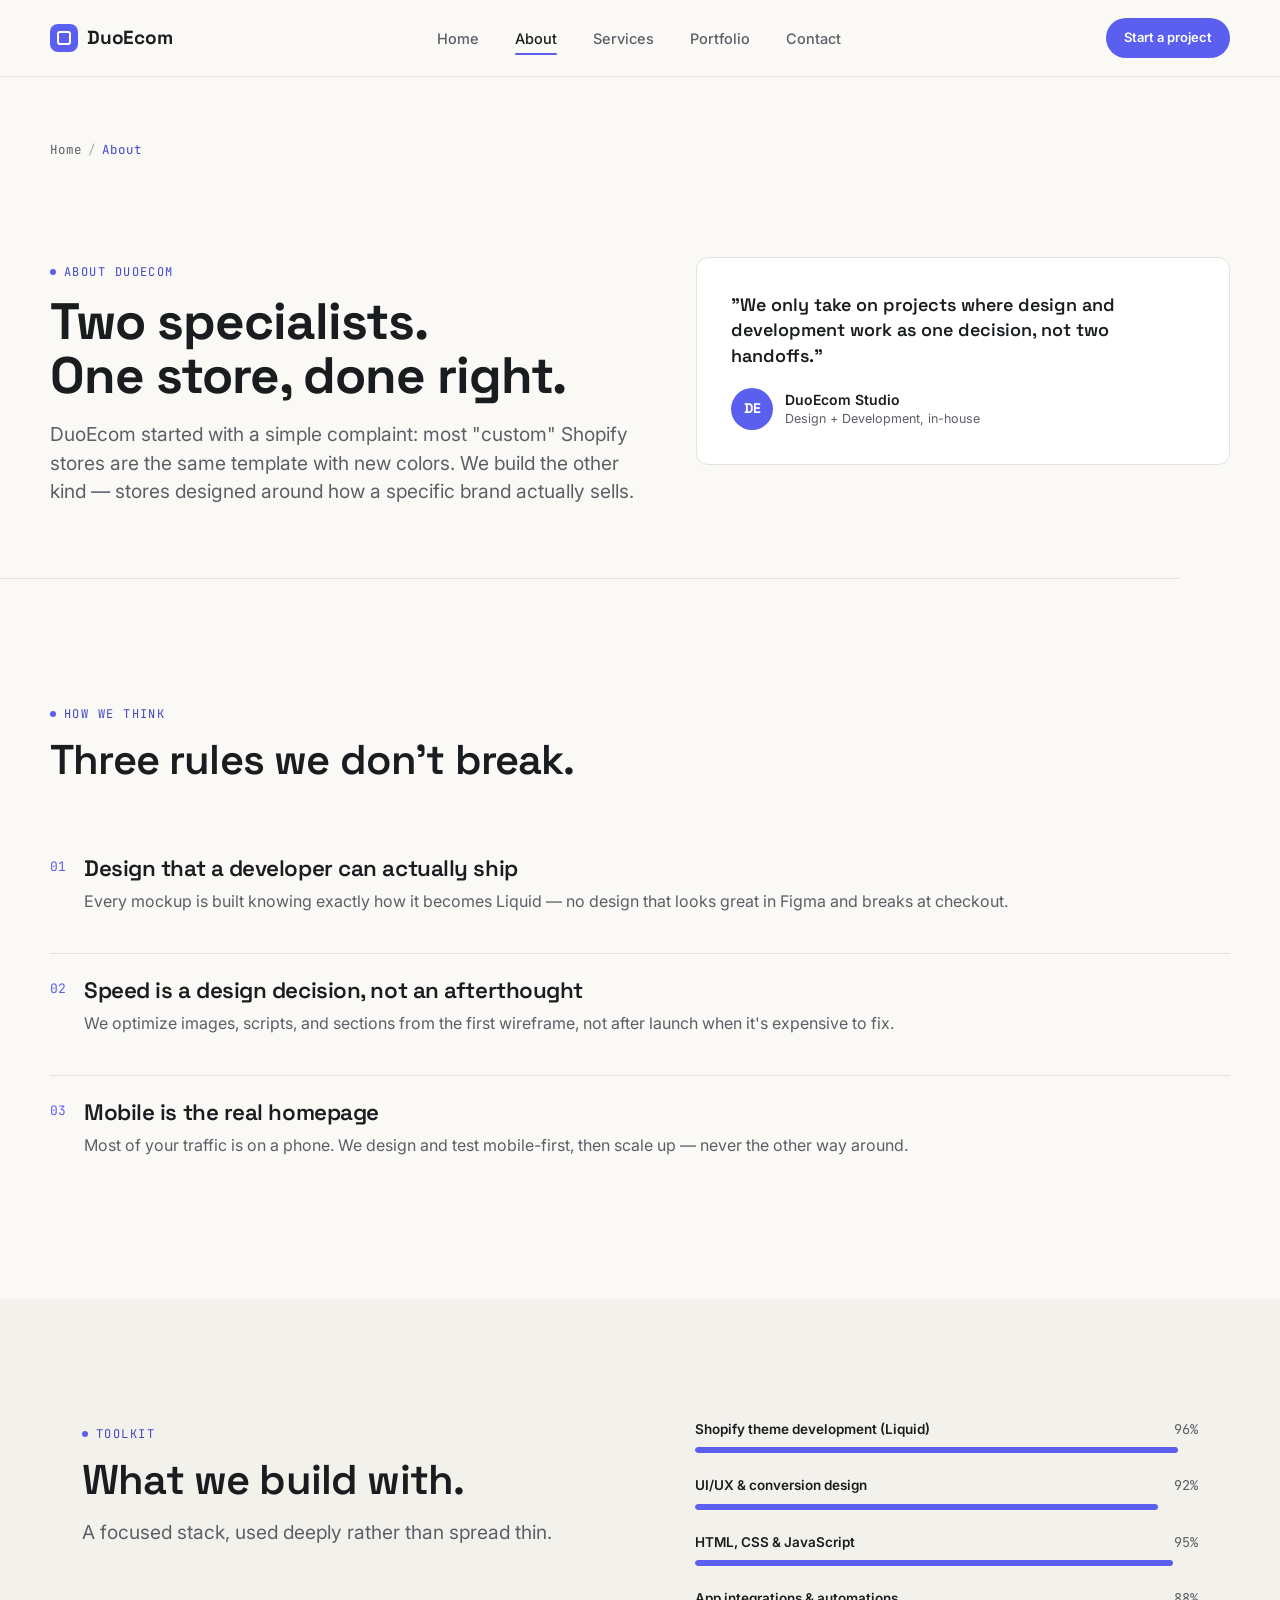
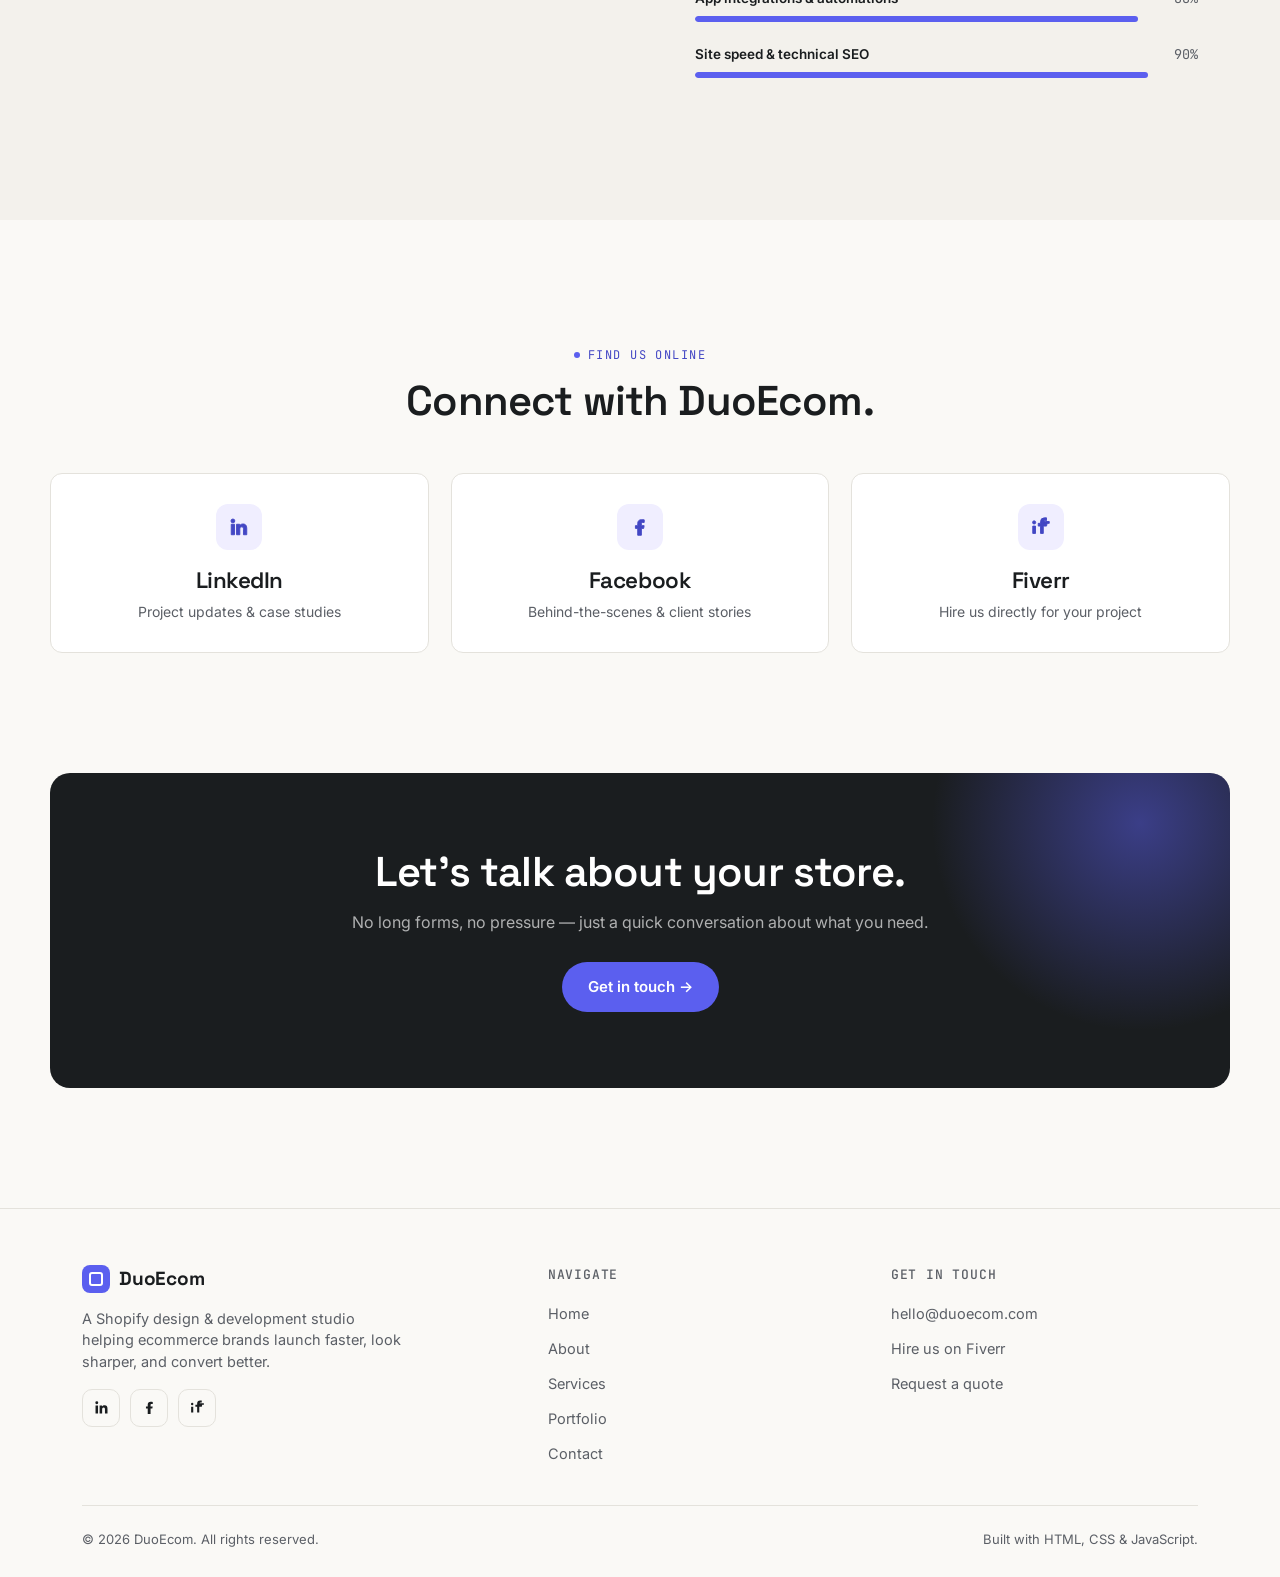
==== about.html @ 2c333ee4 "first commit" ====
<!DOCTYPE html>
<html lang="en">
<head>
<meta charset="UTF-8">
<meta name="viewport" content="width=device-width, initial-scale=1.0">
<title>About — DuoEcom</title>
<meta name="description" content="Meet DuoEcom — a Shopify design and development studio built around two specialists: one designer, one developer, one shared obsession with stores that convert.">
<link rel="preconnect" href="https://fonts.googleapis.com">
<link href="https://fonts.googleapis.com/css2?family=Space+Grotesk:wght@500;600;700&family=Inter:wght@400;500;600;700&family=JetBrains+Mono:wght@400;500&display=swap" rel="stylesheet">
<link rel="stylesheet" href="style.css">
</head>
<body>

<header class="site-header">
  <nav class="nav container">
    <a href="index.html" class="logo"><span class="logo-mark"></span>DuoEcom</a>
    <ul class="nav-links">
      <li><a href="index.html">Home</a></li>
      <li><a href="about.html">About</a></li>
      <li><a href="services.html">Services</a></li>
      <li><a href="portfolio.html">Portfolio</a></li>
      <li><a href="contact.html">Contact</a></li>
    </ul>
    <a href="contact.html" class="btn btn-accent btn-sm nav-cta">Start a project</a>
    <button class="nav-toggle" aria-label="Toggle menu" aria-expanded="false">
      <span></span><span></span><span></span>
    </button>
  </nav>
</header>

<div class="mobile-menu">
  <ul>
    <li><a href="index.html">Home</a></li>
    <li><a href="about.html">About</a></li>
    <li><a href="services.html">Services</a></li>
    <li><a href="portfolio.html">Portfolio</a></li>
    <li><a href="contact.html">Contact</a></li>
  </ul>
  <a href="contact.html" class="btn btn-accent mm-cta">Start a project</a>
</div>

<main>

  <div class="container page-head">
    <p class="breadcrumb"><a href="index.html">Home</a><span class="sep">/</span><span class="here">About</span></p>
  </div>

  <!-- ============ INTRO ============ -->
  <section class="section-tight container">
    <div class="hero-grid" style="align-items:start;">
      <div class="reveal">
        <p class="eyebrow">About DuoEcom</p>
        <h1 style="font-size:clamp(2rem,4.5vw,3.2rem);">Two specialists.<br>One store, done right.</h1>
        <p class="lead" style="margin-top:18px;">DuoEcom started with a simple complaint: most "custom" Shopify stores are the same template with new colors. We build the other kind — stores designed around how a specific brand actually sells.</p>
      </div>
      <div class="reveal" style="--i:1">
        <div class="card" style="padding:34px;">
          <p style="font-family:var(--font-display); font-size:18px; font-weight:600; color:var(--ink); line-height:1.4;">"We only take on projects where design and development work as one decision, not two handoffs."</p>
          <div class="testimonial-person" style="margin-top:20px;">
            <div class="avatar">DE</div>
            <div><div class="name">DuoEcom Studio</div><div class="role">Design + Development, in-house</div></div>
          </div>
        </div>
      </div>
    </div>
  </section>

  <hr class="divider container">

  <!-- ============ VALUES ============ -->
  <section class="section container">
    <div class="section-head reveal">
      <p class="eyebrow">How we think</p>
      <h2>Three rules we don't break.</h2>
    </div>
    <div class="value-list reveal-group">
      <div class="value-row reveal" style="--i:0">
        <span class="value-num">01</span>
        <div>
          <h3>Design that a developer can actually ship</h3>
          <p style="margin-top:6px;">Every mockup is built knowing exactly how it becomes Liquid — no design that looks great in Figma and breaks at checkout.</p>
        </div>
      </div>
      <div class="value-row reveal" style="--i:1">
        <span class="value-num">02</span>
        <div>
          <h3>Speed is a design decision, not an afterthought</h3>
          <p style="margin-top:6px;">We optimize images, scripts, and sections from the first wireframe, not after launch when it's expensive to fix.</p>
        </div>
      </div>
      <div class="value-row reveal" style="--i:2">
        <span class="value-num">03</span>
        <div>
          <h3>Mobile is the real homepage</h3>
          <p style="margin-top:6px;">Most of your traffic is on a phone. We design and test mobile-first, then scale up — never the other way around.</p>
        </div>
      </div>
    </div>
  </section>

  <!-- ============ SKILLS ============ -->
  <section class="section section-bg">
    <div class="container">
      <div class="hero-grid" style="align-items:start;">
        <div class="reveal">
          <p class="eyebrow">Toolkit</p>
          <h2>What we build with.</h2>
          <p class="lead" style="margin-top:14px;">A focused stack, used deeply rather than spread thin.</p>
        </div>
        <div class="reveal" style="--i:1">
          <div class="skill-bar-group">
            <div class="skill-bar-label"><span>Shopify theme development (Liquid)</span><span>96%</span></div>
            <div class="skill-bar-track"><div class="skill-bar-fill" style="width:96%;"></div></div>
          </div>
          <div class="skill-bar-group">
            <div class="skill-bar-label"><span>UI/UX &amp; conversion design</span><span>92%</span></div>
            <div class="skill-bar-track"><div class="skill-bar-fill" style="width:92%;"></div></div>
          </div>
          <div class="skill-bar-group">
            <div class="skill-bar-label"><span>HTML, CSS &amp; JavaScript</span><span>95%</span></div>
            <div class="skill-bar-track"><div class="skill-bar-fill" style="width:95%;"></div></div>
          </div>
          <div class="skill-bar-group">
            <div class="skill-bar-label"><span>App integrations &amp; automations</span><span>88%</span></div>
            <div class="skill-bar-track"><div class="skill-bar-fill" style="width:88%;"></div></div>
          </div>
          <div class="skill-bar-group">
            <div class="skill-bar-label"><span>Site speed &amp; technical SEO</span><span>90%</span></div>
            <div class="skill-bar-track"><div class="skill-bar-fill" style="width:90%;"></div></div>
          </div>
        </div>
      </div>
    </div>
  </section>

  <!-- ============ TEAM / PROFILES ============ -->
  <section class="section container">
    <div class="section-head center reveal">
      <p class="eyebrow">Find us online</p>
      <h2>Connect with DuoEcom.</h2>
    </div>
    <div class="grid grid-3 reveal-group">
      <a href="https://linkedin.com" target="_blank" rel="noopener" class="card reveal center-text" style="--i:0;">
        <div class="service-icon" style="margin:0 auto 16px;">
          <svg viewBox="0 0 24 24" fill="var(--accent-dark)"><path d="M20.45 20.45h-3.56v-5.57c0-1.33-.02-3.04-1.85-3.04-1.85 0-2.14 1.45-2.14 2.94v5.67H9.34V9h3.41v1.56h.05c.48-.9 1.64-1.85 3.38-1.85 3.61 0 4.28 2.38 4.28 5.47v6.27zM5.34 7.43a2.07 2.07 0 1 1 0-4.14 2.07 2.07 0 0 1 0 4.14zM7.12 20.45H3.56V9h3.56v11.45z"/></svg>
        </div>
        <h3>LinkedIn</h3>
        <p style="margin-top:6px; font-size:14px;">Project updates &amp; case studies</p>
      </a>
      <a href="https://facebook.com" target="_blank" rel="noopener" class="card reveal center-text" style="--i:1;">
        <div class="service-icon" style="margin:0 auto 16px;">
          <svg viewBox="0 0 24 24" fill="var(--accent-dark)"><path d="M13.5 21v-7.5h2.5l.5-3h-3V8.5c0-.87.24-1.5 1.5-1.5h1.6V4.2C15.8 4.1 14.7 4 13.5 4 11 4 9.5 5.5 9.5 8.2v2.3H7v3h2.5V21h4z"/></svg>
        </div>
        <h3>Facebook</h3>
        <p style="margin-top:6px; font-size:14px;">Behind-the-scenes &amp; client stories</p>
      </a>
      <a href="https://fiverr.com" target="_blank" rel="noopener" class="card reveal center-text" style="--i:2;">
        <div class="service-icon" style="margin:0 auto 16px;">
          <svg viewBox="0 0 24 24" fill="var(--accent-dark)"><path d="M21 8h-6V6.5A1.5 1.5 0 0 1 16.5 5H18V2h-2.2A4.3 4.3 0 0 0 11.5 6.3V8H9v3h2.5v8h3v-8H18l.7-3h-3.7V6.5A.5.5 0 0 1 15.5 6H17v0h4zM3 11h3v8H3z"/><circle cx="4.5" cy="7" r="1.7"/></svg>
        </div>
        <h3>Fiverr</h3>
        <p style="margin-top:6px; font-size:14px;">Hire us directly for your project</p>
      </a>
    </div>
  </section>

  <!-- ============ CTA ============ -->
  <section class="section container" style="padding-top:0;">
    <div class="cta-band reveal">
      <h2>Let's talk about your store.</h2>
      <p>No long forms, no pressure — just a quick conversation about what you need.</p>
      <div class="btn-row">
        <a href="contact.html" class="btn btn-accent">Get in touch →</a>
      </div>
    </div>
  </section>

</main>

<footer class="site-footer">
  <div class="container">
    <div class="footer-top">
      <div class="footer-brand">
        <a href="index.html" class="logo"><span class="logo-mark"></span>DuoEcom</a>
        <p>A Shopify design &amp; development studio helping ecommerce brands launch faster, look sharper, and convert better.</p>
        <div class="social-row">
          <a href="https://linkedin.com" target="_blank" rel="noopener" class="social-btn" aria-label="LinkedIn">
            <svg viewBox="0 0 24 24" fill="var(--ink)"><path d="M20.45 20.45h-3.56v-5.57c0-1.33-.02-3.04-1.85-3.04-1.85 0-2.14 1.45-2.14 2.94v5.67H9.34V9h3.41v1.56h.05c.48-.9 1.64-1.85 3.38-1.85 3.61 0 4.28 2.38 4.28 5.47v6.27zM5.34 7.43a2.07 2.07 0 1 1 0-4.14 2.07 2.07 0 0 1 0 4.14zM7.12 20.45H3.56V9h3.56v11.45z"/></svg>
          </a>
          <a href="https://facebook.com" target="_blank" rel="noopener" class="social-btn" aria-label="Facebook">
            <svg viewBox="0 0 24 24" fill="var(--ink)"><path d="M13.5 21v-7.5h2.5l.5-3h-3V8.5c0-.87.24-1.5 1.5-1.5h1.6V4.2C15.8 4.1 14.7 4 13.5 4 11 4 9.5 5.5 9.5 8.2v2.3H7v3h2.5V21h4z"/></svg>
          </a>
          <a href="https://fiverr.com" target="_blank" rel="noopener" class="social-btn" aria-label="Fiverr">
            <svg viewBox="0 0 24 24" fill="var(--ink)"><path d="M21 8h-6V6.5A1.5 1.5 0 0 1 16.5 5H18V2h-2.2A4.3 4.3 0 0 0 11.5 6.3V8H9v3h2.5v8h3v-8H18l.7-3h-3.7V6.5A.5.5 0 0 1 15.5 6H17v0h4zM3 11h3v8H3z"/><circle cx="4.5" cy="7" r="1.7"/></svg>
          </a>
        </div>
      </div>
      <div class="footer-col">
        <h4>Navigate</h4>
        <ul>
          <li><a href="index.html">Home</a></li>
          <li><a href="about.html">About</a></li>
          <li><a href="services.html">Services</a></li>
          <li><a href="portfolio.html">Portfolio</a></li>
          <li><a href="contact.html">Contact</a></li>
        </ul>
      </div>
      <div class="footer-col">
        <h4>Get in touch</h4>
        <ul>
          <li><a href="mailto:hello@duoecom.com">hello@duoecom.com</a></li>
          <li><a href="https://fiverr.com" target="_blank" rel="noopener">Hire us on Fiverr</a></li>
          <li><a href="contact.html">Request a quote</a></li>
        </ul>
      </div>
    </div>
    <div class="footer-bottom">
      <span>© 2026 DuoEcom. All rights reserved.</span>
      <span>Built with HTML, CSS &amp; JavaScript.</span>
    </div>
  </div>
</footer>

<script src="main.js"></script>
</body>
</html>
---- style.css ----
/* ==========================================================================
   DuoEcom — Shopify Design & Development Agency
   Design tokens
   ========================================================================== */
:root {
  /* Color */
  --bg:           #FAF9F6;
  --bg-soft:      #F3F1EC;
  --surface:      #FFFFFF;
  --accent-tint:  #F0EEFF;
  --ink:          #1A1D1F;
  --ink-soft:     #5B5F66;
  --line:         #E4E2DC;
  --accent:       #5B5FEF;
  --accent-dark:  #4347C4;
  --accent-ink:   #FFFFFF;
  --success:      #1F9D6B;

  /* Type */
  --font-display: "Space Grotesk", "Helvetica Neue", Arial, sans-serif;
  --font-body:    "Inter", "Helvetica Neue", Arial, sans-serif;
  --font-mono:    "JetBrains Mono", "Courier New", monospace;

  /* Scale */
  --container: 1180px;
  --radius-sm: 6px;
  --radius-md: 12px;
  --radius-lg: 20px;

  /* Motion */
  --ease: cubic-bezier(.16,.84,.44,1);
}

* { margin: 0; padding: 0; box-sizing: border-box; }

html { scroll-behavior: smooth; }

@media (prefers-reduced-motion: reduce) {
  html { scroll-behavior: auto; }
  *, *::before, *::after {
    animation-duration: .001ms !important;
    animation-iteration-count: 1 !important;
    transition-duration: .001ms !important;
    scroll-behavior: auto !important;
  }
}

body {
  font-family: var(--font-body);
  background: var(--bg);
  color: var(--ink);
  -webkit-font-smoothing: antialiased;
  line-height: 1.5;
  overflow-x: hidden;
}

img, svg { display: block; max-width: 100%; }

a { color: inherit; text-decoration: none; }

ul { list-style: none; }

button { font-family: inherit; cursor: pointer; border: none; background: none; color: inherit; }

:focus-visible {
  outline: 2px solid var(--accent);
  outline-offset: 3px;
  border-radius: 4px;
}

.container {
  width: 100%;
  max-width: var(--container);
  margin: 0 auto;
  padding: 0 20px;
}

@media (min-width: 768px) {
  .container { padding: 0 32px; }
}

.eyebrow {
  font-family: var(--font-mono);
  font-size: 12px;
  letter-spacing: .12em;
  text-transform: uppercase;
  color: var(--accent-dark);
  display: inline-flex;
  align-items: center;
  gap: 8px;
  margin-bottom: 14px;
}

.eyebrow::before {
  content: "";
  width: 6px;
  height: 6px;
  border-radius: 50%;
  background: var(--accent);
  flex-shrink: 0;
}

h1, h2, h3, h4 {
  font-family: var(--font-display);
  letter-spacing: -0.02em;
  font-weight: 600;
  color: var(--ink);
}

h1 { font-size: clamp(2.2rem, 6vw, 4.2rem); line-height: 1.04; font-weight: 700; }
h2 { font-size: clamp(1.7rem, 4vw, 2.6rem); line-height: 1.12; }
h3 { font-size: clamp(1.15rem, 2.4vw, 1.4rem); line-height: 1.3; }

p { color: var(--ink-soft); }

.lead {
  font-size: clamp(1rem, 1.6vw, 1.2rem);
  color: var(--ink-soft);
  max-width: 60ch;
}

/* ==========================================================================
   Buttons
   ========================================================================== */
.btn {
  display: inline-flex;
  align-items: center;
  justify-content: center;
  gap: 8px;
  font-family: var(--font-body);
  font-weight: 600;
  font-size: 15px;
  padding: 14px 26px;
  border-radius: 999px;
  transition: transform .25s var(--ease), box-shadow .25s var(--ease), background .2s ease;
  white-space: nowrap;
}

.btn-primary {
  background: var(--ink);
  color: #fff;
}
.btn-primary:hover { transform: translateY(-2px); box-shadow: 0 10px 24px rgba(26,29,31,.22); }

.btn-accent {
  background: var(--accent);
  color: #fff;
}
.btn-accent:hover { transform: translateY(-2px); box-shadow: 0 10px 24px rgba(91,95,239,.35); background: var(--accent-dark); }

.btn-ghost {
  background: transparent;
  color: var(--ink);
  border: 1.5px solid var(--line);
}
.btn-ghost:hover { border-color: var(--ink); transform: translateY(-2px); }

.btn-sm { padding: 10px 18px; font-size: 13px; }

/* ==========================================================================
   Header / Nav
   ========================================================================== */
.site-header {
  position: sticky;
  top: 0;
  z-index: 100;
  background: rgba(250,249,246,.82);
  backdrop-filter: blur(10px);
  border-bottom: 1px solid var(--line);
}

.nav {
  display: flex;
  align-items: center;
  justify-content: space-between;
  padding: 18px 0;
}

.logo {
  font-family: var(--font-display);
  font-weight: 700;
  font-size: 19px;
  letter-spacing: -0.01em;
  display: flex;
  align-items: center;
  gap: 9px;
}

.logo-mark {
  width: 28px;
  height: 28px;
  border-radius: 8px;
  background: var(--accent);
  position: relative;
  flex-shrink: 0;
}
.logo-mark::after {
  content: "";
  position: absolute;
  inset: 7px;
  border: 2px solid #fff;
  border-radius: 3px;
}

.nav-links {
  display: none;
  align-items: center;
  gap: 36px;
}

.nav-links a {
  font-size: 14.5px;
  font-weight: 500;
  color: var(--ink-soft);
  position: relative;
  padding: 4px 0;
  transition: color .2s ease;
}
.nav-links a:hover { color: var(--ink); }
.nav-links a.active { color: var(--ink); }
.nav-links a.active::after {
  content: "";
  position: absolute;
  left: 0; right: 0; bottom: -4px;
  height: 2px;
  background: var(--accent);
  border-radius: 2px;
}

.nav-cta { display: none; }

.nav-toggle {
  display: flex;
  flex-direction: column;
  gap: 5px;
  padding: 8px;
  z-index: 110;
}
.nav-toggle span {
  width: 22px;
  height: 2px;
  background: var(--ink);
  border-radius: 2px;
  transition: transform .3s var(--ease), opacity .3s var(--ease);
}
.nav-toggle.open span:nth-child(1) { transform: translateY(7px) rotate(45deg); }
.nav-toggle.open span:nth-child(2) { opacity: 0; }
.nav-toggle.open span:nth-child(3) { transform: translateY(-7px) rotate(-45deg); }

.mobile-menu {
  position: fixed;
  inset: 0;
  top: 0;
  background: var(--bg);
  z-index: 99;
  display: flex;
  flex-direction: column;
  justify-content: center;
  padding: 32px;
  transform: translateY(-100%);
  transition: transform .4s var(--ease);
  opacity: 0;
}
.mobile-menu.open { transform: translateY(0); opacity: 1; }
.mobile-menu ul { display: flex; flex-direction: column; gap: 6px; }
.mobile-menu a {
  font-family: var(--font-display);
  font-size: 13vw;
  font-weight: 600;
  padding: 14px 0;
  border-bottom: 1px solid var(--line);
  display: block;
}
.mobile-menu .mm-cta { margin-top: 28px; align-self: flex-start; }

@media (min-width: 900px) {
  .nav-links { display: flex; }
  .nav-cta { display: inline-flex; }
  .nav-toggle { display: none; }
}

/* ==========================================================================
   Section spacing
   ========================================================================== */
.section { padding: 72px 0; }
.section-tight { padding: 48px 0; }
@media (min-width: 900px) {
  .section { padding: 120px 0; }
  .section-tight { padding: 72px 0; }
}

.section-bg { background: var(--bg-soft); }
.section-ink {
  background: var(--ink);
  color: #fff;
}
.section-ink h2, .section-ink h3, .section-ink p { color: #fff; }
.section-ink .lead, .section-ink p { color: rgba(255,255,255,.68); }

.section-head { max-width: 640px; margin-bottom: 48px; }
.section-head.center { margin-left: auto; margin-right: auto; text-align: center; }

/* ==========================================================================
   Hero
   ========================================================================== */
.hero {
  position: relative;
  padding: 56px 0 64px;
  overflow: hidden;
}
@media (min-width: 900px) { .hero { padding: 88px 0 100px; } }

.hero-grid {
  display: grid;
  gap: 40px;
  align-items: center;
}
@media (min-width: 980px) {
  .hero-grid { grid-template-columns: 1.05fr .95fr; gap: 56px; }
}

.hero-actions {
  display: flex;
  flex-wrap: wrap;
  gap: 14px;
  margin-top: 30px;
}

.hero-stats {
  display: flex;
  flex-wrap: wrap;
  gap: 28px;
  margin-top: 44px;
  padding-top: 28px;
  border-top: 1px solid var(--line);
}
.hero-stat .num {
  font-family: var(--font-display);
  font-size: clamp(1.6rem, 3vw, 2.1rem);
  font-weight: 700;
  color: var(--ink);
  display: block;
}
.hero-stat .label {
  font-size: 12.5px;
  color: var(--ink-soft);
  font-family: var(--font-mono);
  letter-spacing: .03em;
}

/* Browser/store chrome mockup — signature element */
.store-frame {
  background: var(--surface);
  border-radius: var(--radius-lg);
  border: 1px solid var(--line);
  box-shadow: 0 30px 60px -20px rgba(26,29,31,.18);
  overflow: hidden;
  transform: rotate(-1deg);
}
.store-frame-bar {
  display: flex;
  align-items: center;
  gap: 10px;
  padding: 12px 16px;
  background: var(--bg-soft);
  border-bottom: 1px solid var(--line);
}
.store-frame-dots { display: flex; gap: 6px; }
.store-frame-dots span {
  width: 9px; height: 9px; border-radius: 50%; background: var(--line);
}
.store-frame-url {
  flex: 1;
  background: var(--surface);
  border: 1px solid var(--line);
  border-radius: 999px;
  font-family: var(--font-mono);
  font-size: 11px;
  color: var(--ink-soft);
  padding: 5px 14px;
  display: flex;
  align-items: center;
  gap: 6px;
  overflow: hidden;
  white-space: nowrap;
}
.store-frame-cart {
  width: 22px; height: 22px;
  border-radius: 50%;
  background: var(--accent-tint);
  display: flex;
  align-items: center;
  justify-content: center;
  flex-shrink: 0;
}
.store-frame-cart svg { width: 12px; height: 12px; }
.store-frame-body { aspect-ratio: 4/3; background: linear-gradient(135deg, var(--accent-tint), var(--bg-soft)); position: relative; }
.store-frame-body img { width: 100%; height: 100%; object-fit: cover; }

.floating-tag {
  position: absolute;
  background: var(--surface);
  border: 1px solid var(--line);
  border-radius: var(--radius-md);
  padding: 10px 14px;
  box-shadow: 0 14px 30px rgba(26,29,31,.14);
  display: flex;
  align-items: center;
  gap: 10px;
  font-size: 13px;
  font-weight: 600;
  animation: float 5s ease-in-out infinite;
}
.floating-tag .dot { width: 8px; height: 8px; border-radius: 50%; background: var(--success); }
@keyframes float {
  0%, 100% { transform: translateY(0); }
  50% { transform: translateY(-8px); }
}

/* ==========================================================================
   Logo / trust strip
   ========================================================================== */
.trust-strip {
  display: flex;
  flex-wrap: wrap;
  gap: 14px;
  justify-content: center;
  align-items: center;
}
.trust-pill {
  font-family: var(--font-mono);
  font-size: 12px;
  letter-spacing: .04em;
  color: var(--ink-soft);
  border: 1px solid var(--line);
  border-radius: 999px;
  padding: 8px 16px;
  background: var(--surface);
}

/* ==========================================================================
   Cards: services / process / portfolio / testimonials
   ========================================================================== */
.grid {
  display: grid;
  gap: 22px;
}
@media (min-width: 700px) { .grid-2 { grid-template-columns: repeat(2, 1fr); } }
@media (min-width: 900px) { .grid-3 { grid-template-columns: repeat(3, 1fr); } }
@media (min-width: 980px) { .grid-4 { grid-template-columns: repeat(4, 1fr); } }

.card {
  background: var(--surface);
  border: 1px solid var(--line);
  border-radius: var(--radius-md);
  padding: 30px;
  transition: transform .3s var(--ease), box-shadow .3s var(--ease), border-color .3s ease;
}
.card:hover {
  transform: translateY(-4px);
  box-shadow: 0 20px 40px -16px rgba(26,29,31,.14);
  border-color: #d8d5cd;
}

.service-icon {
  width: 46px;
  height: 46px;
  border-radius: 12px;
  background: var(--accent-tint);
  display: flex;
  align-items: center;
  justify-content: center;
  margin-bottom: 18px;
}
.service-icon svg { width: 22px; height: 22px; stroke: var(--accent-dark); }

.service-tags {
  display: flex;
  flex-wrap: wrap;
  gap: 8px;
  margin-top: 16px;
}
.tag {
  font-family: var(--font-mono);
  font-size: 11px;
  color: var(--ink-soft);
  background: var(--bg-soft);
  border: 1px solid var(--line);
  border-radius: 999px;
  padding: 4px 10px;
}

/* Process steps */
.process-list { display: flex; flex-direction: column; }
.process-step {
  display: grid;
  grid-template-columns: auto 1fr;
  gap: 20px;
  padding: 28px 0;
  border-top: 1px solid var(--line);
}
.process-step:first-child { border-top: none; }
.process-num {
  font-family: var(--font-mono);
  font-size: 13px;
  color: var(--accent);
  padding-top: 4px;
}
@media (min-width: 700px) {
  .process-step { grid-template-columns: 80px 1fr 1fr; align-items: start; }
}

/* Portfolio */
.portfolio-card { padding: 0; overflow: hidden; }
.portfolio-card .store-frame { transform: none; border-radius: 0; border: none; box-shadow: none; }
.portfolio-meta { padding: 22px 24px 26px; }
.portfolio-meta .row {
  display: flex;
  justify-content: space-between;
  align-items: baseline;
  margin-bottom: 6px;
}
.portfolio-meta .cat {
  font-family: var(--font-mono);
  font-size: 11px;
  color: var(--accent-dark);
  text-transform: uppercase;
  letter-spacing: .06em;
}
.portfolio-link {
  display: inline-flex;
  align-items: center;
  gap: 6px;
  font-size: 13.5px;
  font-weight: 600;
  margin-top: 12px;
  color: var(--ink);
}
.portfolio-link svg { width: 14px; height: 14px; transition: transform .2s var(--ease); }
.portfolio-link:hover svg { transform: translate(3px,-3px); }

.result-chip {
  display: inline-flex;
  align-items: center;
  gap: 6px;
  font-size: 12px;
  font-weight: 600;
  color: var(--success);
  background: rgba(31,157,107,.1);
  border-radius: 999px;
  padding: 4px 10px;
  margin-top: 10px;
}

/* Testimonials */
.testimonial-card {
  display: flex;
  flex-direction: column;
  justify-content: space-between;
}
.stars { display: flex; gap: 3px; margin-bottom: 16px; }
.stars svg { width: 15px; height: 15px; fill: var(--accent); }
.testimonial-quote {
  font-family: var(--font-display);
  font-size: 17px;
  font-weight: 500;
  color: var(--ink);
  line-height: 1.45;
  margin-bottom: 22px;
}
.testimonial-person { display: flex; align-items: center; gap: 12px; }
.avatar {
  width: 42px; height: 42px;
  border-radius: 50%;
  background: var(--accent);
  color: #fff;
  display: flex;
  align-items: center;
  justify-content: center;
  font-family: var(--font-display);
  font-weight: 700;
  font-size: 14px;
  flex-shrink: 0;
}
.testimonial-person .name { font-size: 14px; font-weight: 600; color: var(--ink); }
.testimonial-person .role { font-size: 12.5px; color: var(--ink-soft); }

/* ==========================================================================
   CTA band
   ========================================================================== */
.cta-band {
  background: var(--ink);
  border-radius: var(--radius-lg);
  padding: 52px 28px;
  text-align: center;
  position: relative;
  overflow: hidden;
}
.cta-band::before {
  content: "";
  position: absolute;
  width: 420px; height: 420px;
  background: radial-gradient(circle, rgba(91,95,239,.5), transparent 70%);
  top: -160px; right: -120px;
}
.cta-band h2, .cta-band p { color: #fff; position: relative; z-index: 1; }
.cta-band p { color: rgba(255,255,255,.65); margin: 14px auto 28px; }
.cta-band .btn-row { display: flex; gap: 14px; justify-content: center; flex-wrap: wrap; position: relative; z-index: 1; }

@media (min-width: 900px) { .cta-band { padding: 76px 40px; } }

/* ==========================================================================
   Footer
   ========================================================================== */
.site-footer {
  border-top: 1px solid var(--line);
  padding: 56px 0 28px;
}
.footer-top {
  display: grid;
  gap: 36px;
  margin-bottom: 40px;
}
@media (min-width: 800px) {
  .footer-top { grid-template-columns: 1.4fr 1fr 1fr; }
}
.footer-brand p { margin-top: 14px; max-width: 320px; font-size: 14.5px; }
.footer-col h4 { font-size: 13px; font-family: var(--font-mono); text-transform: uppercase; letter-spacing: .06em; color: var(--ink-soft); margin-bottom: 16px; font-weight: 500; }
.footer-col ul { display: flex; flex-direction: column; gap: 11px; }
.footer-col a { font-size: 14.5px; color: var(--ink-soft); transition: color .2s ease; }
.footer-col a:hover { color: var(--accent-dark); }

.social-row { display: flex; gap: 10px; margin-top: 16px; }
.social-btn {
  width: 38px; height: 38px;
  border-radius: 10px;
  border: 1px solid var(--line);
  display: flex;
  align-items: center;
  justify-content: center;
  transition: border-color .2s ease, transform .2s var(--ease), background .2s ease;
}
.social-btn svg { width: 17px; height: 17px; }
.social-btn:hover { border-color: var(--accent); background: var(--accent-tint); transform: translateY(-2px); }

.footer-bottom {
  display: flex;
  flex-wrap: wrap;
  gap: 12px;
  justify-content: space-between;
  align-items: center;
  padding-top: 24px;
  border-top: 1px solid var(--line);
  font-size: 13px;
  color: var(--ink-soft);
}

/* ==========================================================================
   Page header (for non-home pages)
   ========================================================================== */
.page-head {
  padding: 48px 0 8px;
}
@media (min-width: 900px) { .page-head { padding: 64px 0 8px; } }
.breadcrumb {
  font-family: var(--font-mono);
  font-size: 12.5px;
  color: var(--ink-soft);
  margin-bottom: 18px;
}
.breadcrumb .sep { margin: 0 6px; opacity: .5; }
.breadcrumb .here { color: var(--accent-dark); }

/* ==========================================================================
   Forms (contact page)
   ========================================================================== */
.form-card {
  background: var(--surface);
  border: 1px solid var(--line);
  border-radius: var(--radius-lg);
  padding: 32px;
}
@media (min-width: 700px) { .form-card { padding: 44px; } }
.field { margin-bottom: 20px; }
.field label {
  display: block;
  font-size: 13px;
  font-weight: 600;
  margin-bottom: 8px;
}
.field input, .field textarea, .field select {
  width: 100%;
  font-family: var(--font-body);
  font-size: 15px;
  padding: 13px 16px;
  border: 1.5px solid var(--line);
  border-radius: var(--radius-sm);
  background: var(--bg);
  color: var(--ink);
  transition: border-color .2s ease, background .2s ease;
}
.field input:focus, .field textarea:focus, .field select:focus {
  border-color: var(--accent);
  background: var(--surface);
  outline: none;
}
.field textarea { resize: vertical; min-height: 120px; }
.field-row { display: grid; gap: 20px; }
@media (min-width: 600px) { .field-row { grid-template-columns: 1fr 1fr; } }

.form-note { font-size: 13px; color: var(--ink-soft); margin-top: 14px; }

.contact-info-card {
  background: var(--bg-soft);
  border-radius: var(--radius-lg);
  padding: 32px;
  height: 100%;
}
.contact-item { display: flex; gap: 14px; padding: 16px 0; border-top: 1px solid var(--line); }
.contact-item:first-of-type { border-top: none; }
.contact-item .ic {
  width: 38px; height: 38px;
  border-radius: 10px;
  background: var(--surface);
  border: 1px solid var(--line);
  display: flex; align-items: center; justify-content: center;
  flex-shrink: 0;
}
.contact-item .ic svg { width: 17px; height: 17px; stroke: var(--accent-dark); }
.contact-item .lbl { font-size: 12px; color: var(--ink-soft); font-family: var(--font-mono); }
.contact-item .val { font-size: 14.5px; font-weight: 600; margin-top: 2px; }

/* FAQ */
.faq-item {
  border-bottom: 1px solid var(--line);
}
.faq-q {
  width: 100%;
  display: flex;
  align-items: center;
  justify-content: space-between;
  padding: 22px 0;
  font-family: var(--font-display);
  font-weight: 600;
  font-size: 16px;
  text-align: left;
  gap: 16px;
}
.faq-q .plus {
  width: 22px; height: 22px;
  flex-shrink: 0;
  position: relative;
}
.faq-q .plus::before, .faq-q .plus::after {
  content: "";
  position: absolute;
  background: var(--ink);
  transition: transform .3s var(--ease), opacity .3s var(--ease);
}
.faq-q .plus::before { left: 0; top: 50%; width: 100%; height: 2px; transform: translateY(-50%); }
.faq-q .plus::after { top: 0; left: 50%; width: 2px; height: 100%; transform: translateX(-50%); }
.faq-item.open .plus::after { transform: translateX(-50%) rotate(90deg); opacity: 0; }
.faq-a {
  max-height: 0;
  overflow: hidden;
  transition: max-height .35s var(--ease);
}
.faq-a-inner { padding-bottom: 22px; max-width: 70ch; }
.faq-item.open .faq-a { max-height: 300px; }

/* About page specifics */
.value-list { display: grid; gap: 18px; }
.value-row {
  display: flex;
  gap: 18px;
  padding: 22px 0;
  border-top: 1px solid var(--line);
}
.value-row:first-child { border-top: none; }
.value-num { font-family: var(--font-mono); color: var(--accent); font-size: 13px; padding-top: 3px; }

.skill-bar-group { margin-bottom: 22px; }
.skill-bar-label { display: flex; justify-content: space-between; font-size: 13.5px; font-weight: 600; margin-bottom: 8px; }
.skill-bar-label span:last-child { color: var(--ink-soft); font-family: var(--font-mono); font-weight: 400; }
.skill-bar-track { height: 6px; background: var(--bg-soft); border-radius: 999px; overflow: hidden; }
.skill-bar-fill { height: 100%; background: var(--accent); border-radius: 999px; transform-origin: left; transform: scaleX(0); transition: transform 1s var(--ease); }
.skill-bar-fill.in-view { transform: scaleX(1); }

/* ==========================================================================
   Reveal-on-scroll utility
   ========================================================================== */
.reveal {
  opacity: 0;
  transform: translateY(18px);
  transition: opacity .7s var(--ease), transform .7s var(--ease);
}
.reveal.in-view { opacity: 1; transform: translateY(0); }

/* Stagger children */
.reveal-group > * { transition-delay: calc(var(--i, 0) * 70ms); }

/* Marquee for trust strip variant */
.divider {
  height: 1px;
  background: var(--line);
  border: none;
  margin: 0;
}

/* Utility */
.center-text { text-align: center; }
.mt-0 { margin-top: 0 !important; }
.flex-center { display: flex; align-items: center; justify-content: center; }
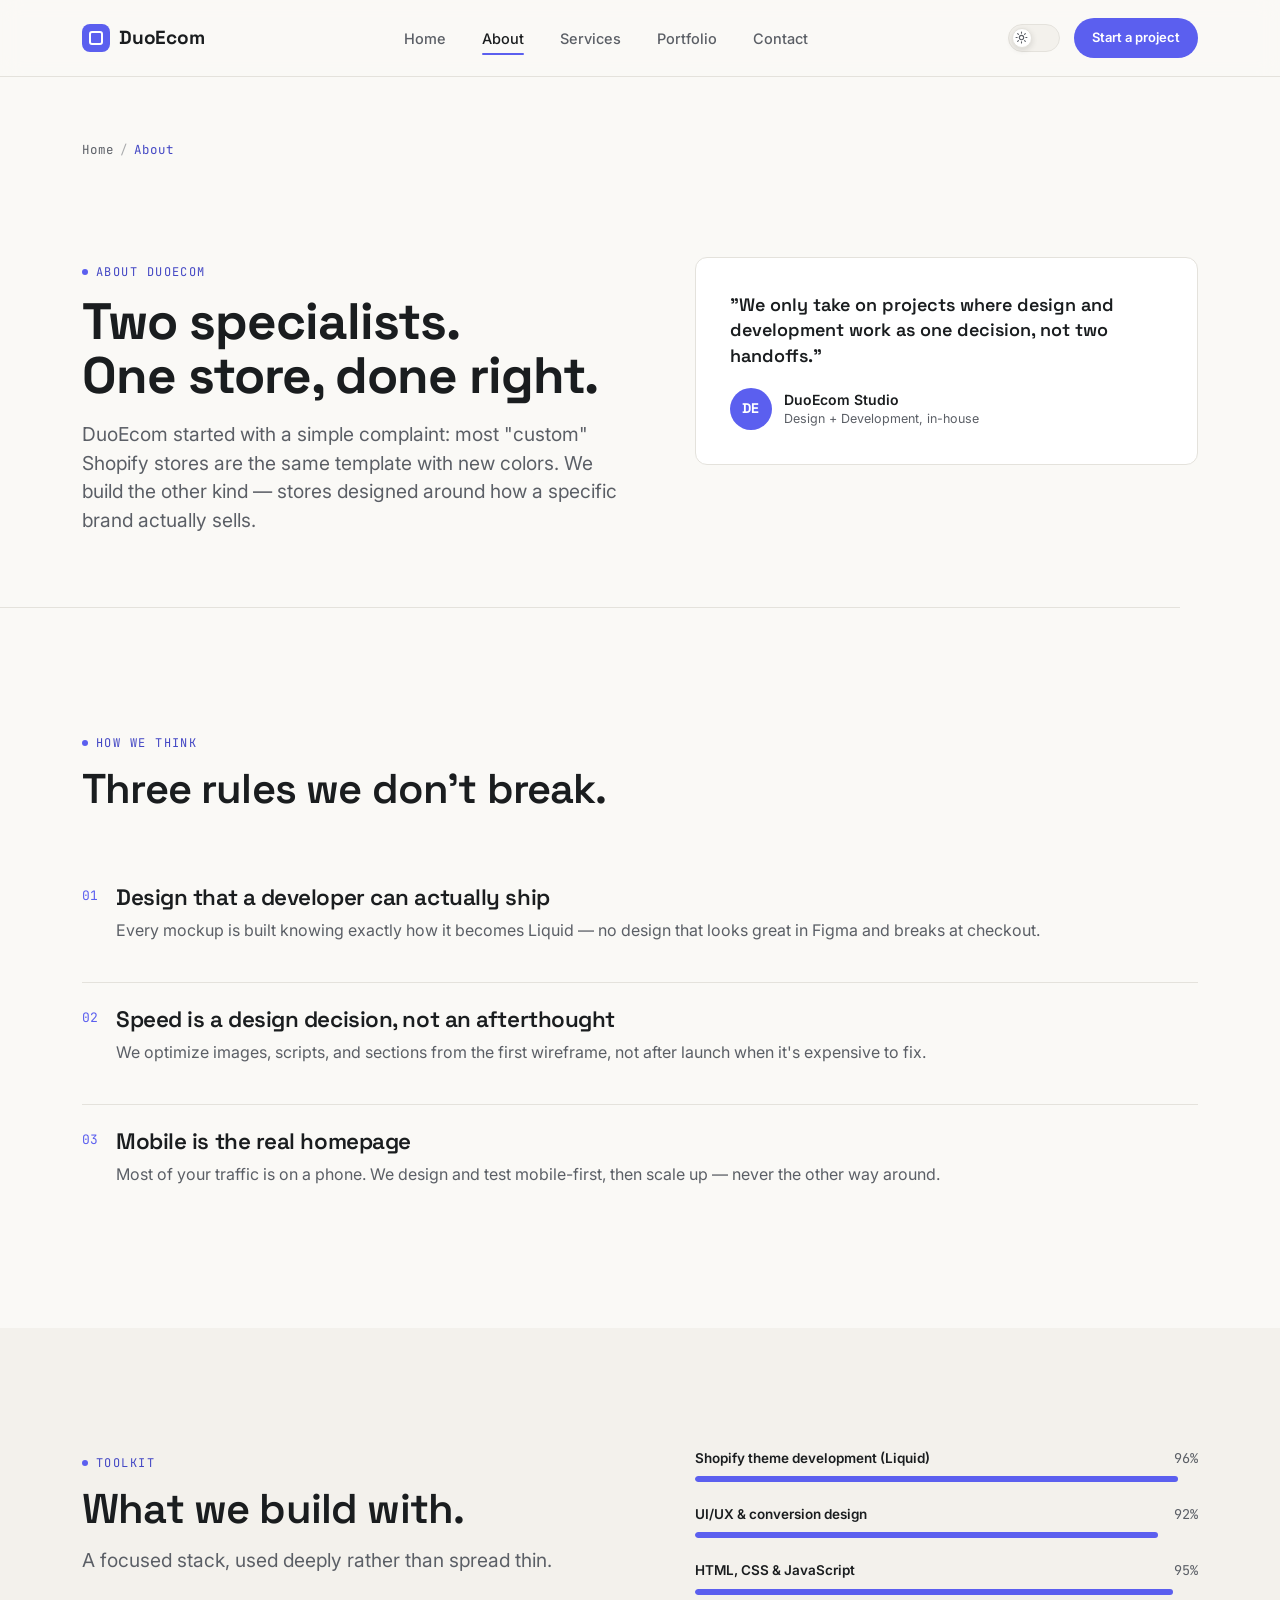
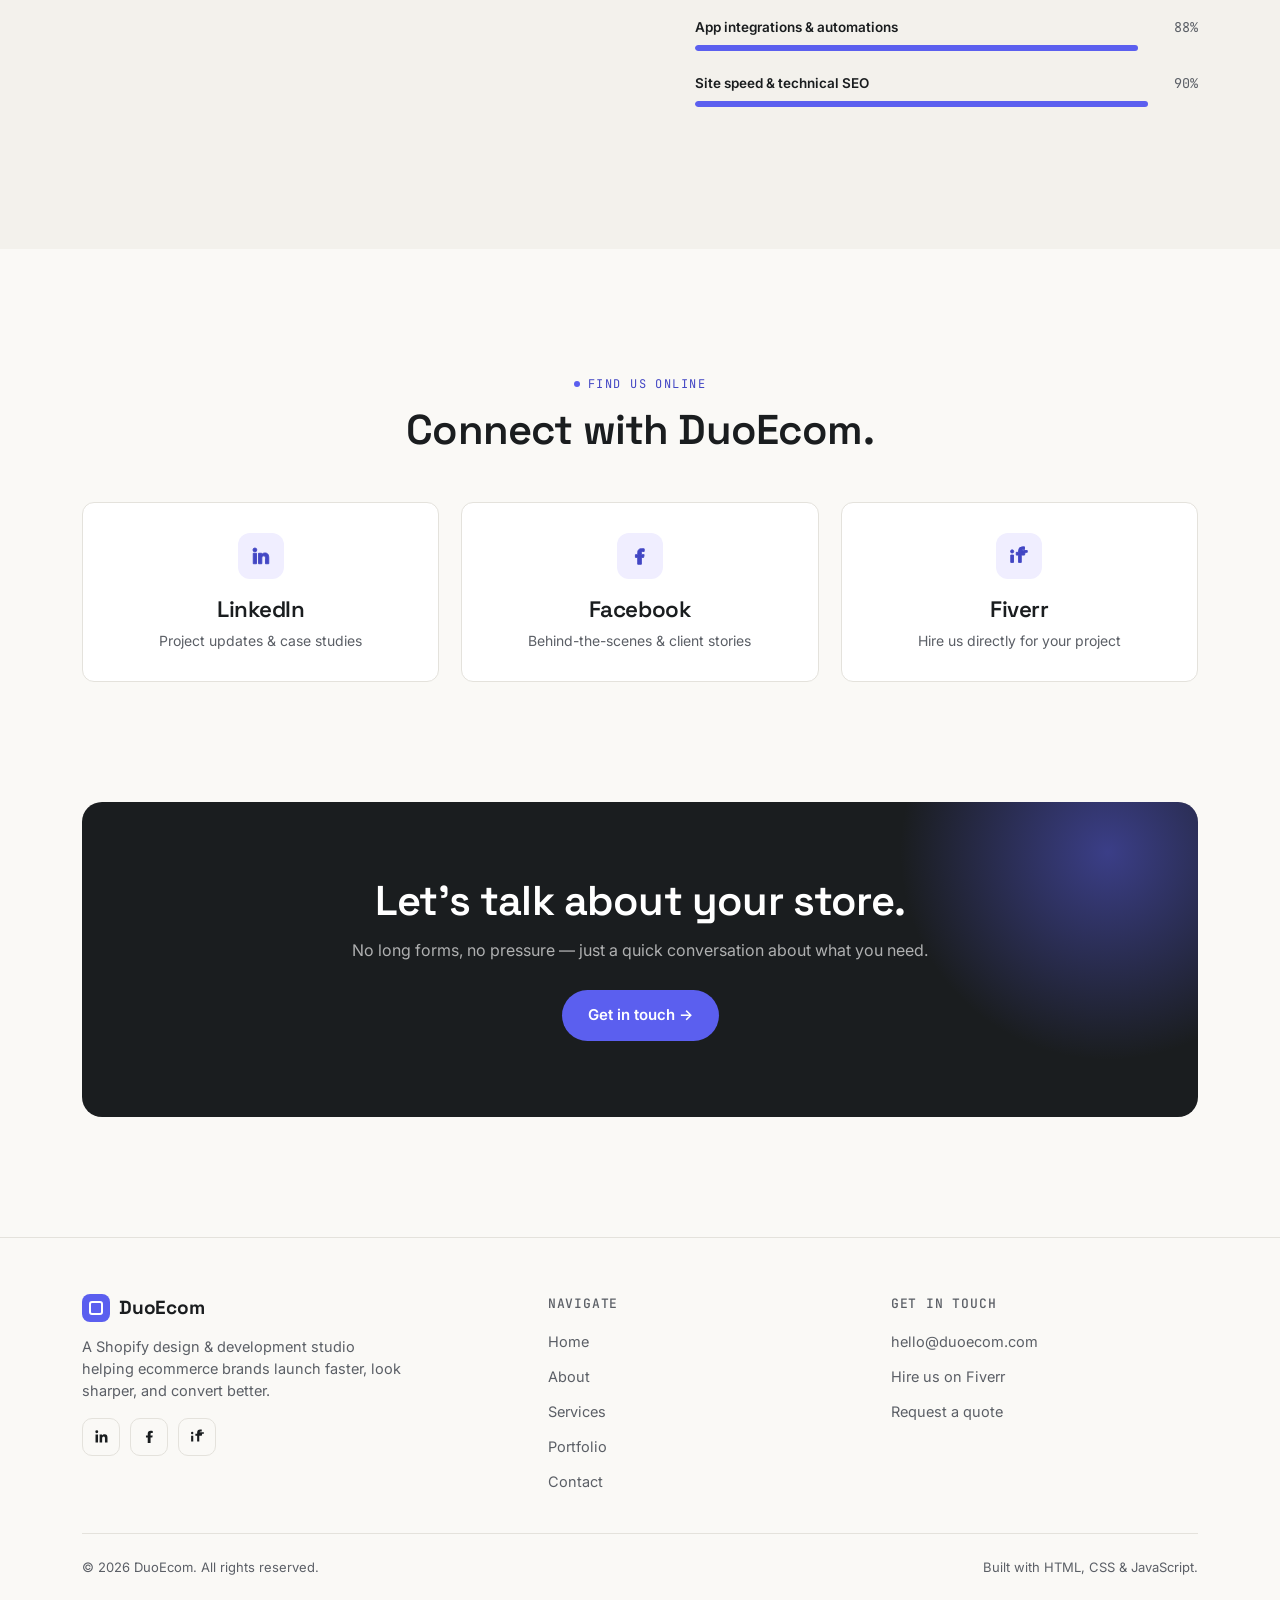
==== commit 84ec36a4: "first commit" ====
--- a/about.html
+++ b/about.html
@@ -21,10 +21,18 @@
       <li><a href="portfolio.html">Portfolio</a></li>
       <li><a href="contact.html">Contact</a></li>
     </ul>
-    <a href="contact.html" class="btn btn-accent btn-sm nav-cta">Start a project</a>
-    <button class="nav-toggle" aria-label="Toggle menu" aria-expanded="false">
-      <span></span><span></span><span></span>
-    </button>
+    <div class="nav-right">
+      <button class="theme-toggle" aria-label="Toggle dark mode" aria-pressed="false">
+        <span class="knob">
+          <svg class="icon-sun" viewBox="0 0 24 24" fill="none" stroke="currentColor" stroke-width="2" stroke-linecap="round"><circle cx="12" cy="12" r="4"/><path d="M12 2v2M12 20v2M4.93 4.93l1.41 1.41M17.66 17.66l1.41 1.41M2 12h2M20 12h2M6.34 17.66l-1.41 1.41M19.07 4.93l-1.41 1.41"/></svg>
+          <svg class="icon-moon" viewBox="0 0 24 24" fill="none" stroke="currentColor" stroke-width="2" stroke-linecap="round" stroke-linejoin="round"><path d="M21 12.79A9 9 0 1 1 11.21 3 7 7 0 0 0 21 12.79z"/></svg>
+        </span>
+      </button>
+      <a href="contact.html" class="btn btn-accent btn-sm nav-cta">Start a project</a>
+      <button class="nav-toggle" aria-label="Toggle menu" aria-expanded="false">
+        <span></span><span></span><span></span>
+      </button>
+    </div>
   </nav>
 </header>
 
@@ -37,6 +45,11 @@
     <li><a href="contact.html">Contact</a></li>
   </ul>
   <a href="contact.html" class="btn btn-accent mm-cta">Start a project</a>
+  <button class="theme-toggle-mobile" aria-label="Toggle dark mode" aria-pressed="false">
+    <svg class="icon-sun" viewBox="0 0 24 24" fill="none" stroke="currentColor" stroke-width="2" stroke-linecap="round" width="18" height="18"><circle cx="12" cy="12" r="4"/><path d="M12 2v2M12 20v2M4.93 4.93l1.41 1.41M17.66 17.66l1.41 1.41M2 12h2M20 12h2M6.34 17.66l-1.41 1.41M19.07 4.93l-1.41 1.41"/></svg>
+    <svg class="icon-moon" viewBox="0 0 24 24" fill="none" stroke="currentColor" stroke-width="2" stroke-linecap="round" stroke-linejoin="round" width="18" height="18" style="display:none;"><path d="M21 12.79A9 9 0 1 1 11.21 3 7 7 0 0 0 21 12.79z"/></svg>
+    <span>Dark mode</span>
+  </button>
 </div>
 
 <main>
@@ -221,6 +234,7 @@
   </div>
 </footer>
 
-<script src="main.js"></script>
+<script src="https://cdnjs.cloudflare.com/ajax/libs/gsap/3.12.5/gsap.min.js" defer></script>
+<script src="main.js" defer></script>
 </body>
 </html>
--- a/style.css
+++ b/style.css
@@ -3,7 +3,7 @@
    Design tokens
    ========================================================================== */
 :root {
-  /* Color */
+  /* Color — light (default) */
   --bg:           #FAF9F6;
   --bg-soft:      #F3F1EC;
   --surface:      #FFFFFF;
@@ -15,6 +15,8 @@
   --accent-dark:  #4347C4;
   --accent-ink:   #FFFFFF;
   --success:      #1F9D6B;
+  --shadow-soft:  rgba(26,29,31,.14);
+  --shadow-strong: rgba(26,29,31,.22);
 
   /* Type */
   --font-display: "Space Grotesk", "Helvetica Neue", Arial, sans-serif;
@@ -31,9 +33,41 @@
   --ease: cubic-bezier(.16,.84,.44,1);
 }
 
+/* Dark theme overrides */
+[data-theme="dark"] {
+  --bg:           #14161A;
+  --bg-soft:      #1B1E23;
+  --surface:      #1F2228;
+  --accent-tint:  #262A45;
+  --ink:          #F2F1ED;
+  --ink-soft:     #9A9DA4;
+  --line:         #2D3038;
+  --accent:       #7B7FFF;
+  --accent-dark:  #A5A8FF;
+  --accent-ink:   #14161A;
+  --success:      #36C98C;
+  --shadow-soft:  rgba(0,0,0,.45);
+  --shadow-strong: rgba(0,0,0,.6);
+}
+
+[data-theme="dark"] .site-header { background: rgba(20,22,26,.82); }
+[data-theme="dark"] .btn-primary { background: var(--accent); color: var(--accent-ink); }
+[data-theme="dark"] .btn-primary:hover { background: var(--accent-dark); }
+[data-theme="dark"] .logo-mark::after { border-color: var(--accent-ink); }
+[data-theme="dark"] .cta-band { background: var(--surface); border: 1px solid var(--line); }
+[data-theme="dark"] .cta-band::before { opacity: .5; }
+[data-theme="dark"] .social-btn svg { fill: var(--ink); }
+
 * { margin: 0; padding: 0; box-sizing: border-box; }
 
 html { scroll-behavior: smooth; }
+
+body, .site-header, .card, .form-card, .contact-info-card, .store-frame,
+.store-frame-bar, .store-frame-url, .btn-ghost, .field input, .field textarea,
+.field select, .trust-pill, .tag, .skill-bar-track, .cta-band, .social-btn,
+.faq-item, .filter-btn, .theme-toggle {
+  transition: background .35s ease, color .35s ease, border-color .35s ease, box-shadow .35s ease;
+}
 
 @media (prefers-reduced-motion: reduce) {
   html { scroll-behavior: auto; }
@@ -73,6 +107,10 @@
   max-width: var(--container);
   margin: 0 auto;
   padding: 0 20px;
+}
+
+@media (max-width: 380px) {
+  .container { padding: 0 16px; }
 }
 
 @media (min-width: 768px) {
@@ -140,7 +178,7 @@
   background: var(--ink);
   color: #fff;
 }
-.btn-primary:hover { transform: translateY(-2px); box-shadow: 0 10px 24px rgba(26,29,31,.22); }
+.btn-primary:hover { transform: translateY(-2px); box-shadow: 0 10px 24px var(--shadow-strong); }
 
 .btn-accent {
   background: var(--accent);
@@ -173,7 +211,8 @@
   display: flex;
   align-items: center;
   justify-content: space-between;
-  padding: 18px 0;
+  padding-top: 18px;
+  padding-bottom: 18px;
 }
 
 .logo {
@@ -229,6 +268,61 @@
 
 .nav-cta { display: none; }
 
+/* Theme toggle */
+.nav-right {
+  display: flex;
+  align-items: center;
+  gap: 14px;
+}
+
+.theme-toggle {
+  position: relative;
+  width: 52px;
+  height: 28px;
+  border-radius: 999px;
+  background: var(--bg-soft);
+  border: 1px solid var(--line);
+  flex-shrink: 0;
+  display: flex;
+  align-items: center;
+  padding: 3px;
+}
+.theme-toggle .knob {
+  width: 20px;
+  height: 20px;
+  border-radius: 50%;
+  background: var(--surface);
+  border: 1px solid var(--line);
+  display: flex;
+  align-items: center;
+  justify-content: center;
+  transform: translateX(0);
+  transition: transform .35s var(--ease), background .35s ease;
+  box-shadow: 0 2px 6px var(--shadow-soft);
+}
+[data-theme="dark"] .theme-toggle .knob { transform: translateX(22px); background: var(--accent); border-color: var(--accent); }
+.theme-toggle .knob svg {
+  width: 13px;
+  height: 13px;
+  stroke: var(--ink-soft);
+}
+[data-theme="dark"] .theme-toggle .knob svg { stroke: var(--accent-ink); }
+.theme-toggle .icon-sun { display: block; }
+.theme-toggle .icon-moon { display: none; }
+[data-theme="dark"] .theme-toggle .icon-sun { display: none; }
+[data-theme="dark"] .theme-toggle .icon-moon { display: block; }
+
+.theme-toggle-mobile {
+  display: flex;
+  align-items: center;
+  gap: 10px;
+  font-size: 14px;
+  font-weight: 600;
+  margin-top: 28px;
+  padding-top: 20px;
+  border-top: 1px solid var(--line);
+}
+
 .nav-toggle {
   display: flex;
   flex-direction: column;
@@ -265,7 +359,7 @@
 .mobile-menu ul { display: flex; flex-direction: column; gap: 6px; }
 .mobile-menu a {
   font-family: var(--font-display);
-  font-size: 13vw;
+  font-size: clamp(1.6rem, 8vw, 2.4rem);
   font-weight: 600;
   padding: 14px 0;
   border-bottom: 1px solid var(--line);
@@ -282,11 +376,11 @@
 /* ==========================================================================
    Section spacing
    ========================================================================== */
-.section { padding: 72px 0; }
-.section-tight { padding: 48px 0; }
+.section { padding-top: 72px; padding-bottom: 72px; }
+.section-tight { padding-top: 48px; padding-bottom: 48px; }
 @media (min-width: 900px) {
-  .section { padding: 120px 0; }
-  .section-tight { padding: 72px 0; }
+  .section { padding-top: 120px; padding-bottom: 120px; }
+  .section-tight { padding-top: 72px; padding-bottom: 72px; }
 }
 
 .section-bg { background: var(--bg-soft); }
@@ -305,10 +399,41 @@
    ========================================================================== */
 .hero {
   position: relative;
-  padding: 56px 0 64px;
+  padding-top: 56px;
+  padding-bottom: 64px;
   overflow: hidden;
 }
-@media (min-width: 900px) { .hero { padding: 88px 0 100px; } }
+@media (min-width: 900px) { .hero { padding-top: 88px; padding-bottom: 100px; } }
+
+/* Lightweight entrance — pure CSS, fires the instant the page paints.
+   No JS/CDN dependency, so there is no flash-then-refade delay. */
+@keyframes heroIn {
+  from { opacity: 0; transform: translateY(14px); }
+  to   { opacity: 1; transform: translateY(0); }
+}
+.hero .eyebrow,
+.hero h1,
+.hero .lead,
+.hero-actions,
+.hero-stats,
+.hero .store-frame,
+.hero .floating-tag {
+  animation: heroIn .6s var(--ease) both;
+}
+.hero .eyebrow      { animation-delay: .02s; }
+.hero h1            { animation-delay: .07s; }
+.hero .lead          { animation-delay: .13s; }
+.hero-actions        { animation-delay: .18s; }
+.hero-stats          { animation-delay: .24s; }
+.hero .store-frame   { animation-delay: .1s; }
+.hero .floating-tag  { animation-delay: .4s; }
+
+@media (prefers-reduced-motion: reduce) {
+  .hero .eyebrow, .hero h1, .hero .lead, .hero-actions,
+  .hero-stats, .hero .store-frame, .hero .floating-tag {
+    animation: none;
+  }
+}
 
 .hero-grid {
   display: grid;
@@ -353,7 +478,7 @@
   background: var(--surface);
   border-radius: var(--radius-lg);
   border: 1px solid var(--line);
-  box-shadow: 0 30px 60px -20px rgba(26,29,31,.18);
+  box-shadow: 0 30px 60px -20px var(--shadow-strong);
   overflow: hidden;
   transform: rotate(-1deg);
 }
@@ -402,19 +527,35 @@
   background: var(--surface);
   border: 1px solid var(--line);
   border-radius: var(--radius-md);
-  padding: 10px 14px;
-  box-shadow: 0 14px 30px rgba(26,29,31,.14);
-  display: flex;
-  align-items: center;
-  gap: 10px;
-  font-size: 13px;
+  padding: 8px 12px;
+  box-shadow: 0 14px 30px var(--shadow-soft);
+  display: flex;
+  align-items: center;
+  gap: 8px;
+  font-size: 12px;
   font-weight: 600;
+  white-space: nowrap;
   animation: float 5s ease-in-out infinite;
-}
-.floating-tag .dot { width: 8px; height: 8px; border-radius: 50%; background: var(--success); }
+  max-width: calc(100% - 16px);
+}
+.floating-tag .dot { width: 8px; height: 8px; border-radius: 50%; background: var(--success); flex-shrink: 0; }
 @keyframes float {
   0%, 100% { transform: translateY(0); }
   50% { transform: translateY(-8px); }
+}
+
+/* On small screens, keep floating tags safely inside the hero image column
+   instead of bleeding past the edge (which caused clipped/cramped text) */
+@media (max-width: 640px) {
+  .floating-tag { font-size: 11px; padding: 7px 10px; gap: 6px; }
+  .floating-tag[style*="right:-12px"],
+  .floating-tag[style*="right: -12px"] { right: 4px !important; top: 8px !important; }
+  .floating-tag[style*="left:-18px"],
+  .floating-tag[style*="left: -18px"] { left: 4px !important; bottom: 8px !important; }
+}
+
+@media (min-width: 641px) {
+  .floating-tag { font-size: 13px; padding: 10px 14px; gap: 10px; }
 }
 
 /* ==========================================================================
@@ -458,7 +599,7 @@
 }
 .card:hover {
   transform: translateY(-4px);
-  box-shadow: 0 20px 40px -16px rgba(26,29,31,.14);
+  box-shadow: 0 20px 40px -16px var(--shadow-soft);
   border-color: #d8d5cd;
 }
 
@@ -659,9 +800,10 @@
    Page header (for non-home pages)
    ========================================================================== */
 .page-head {
-  padding: 48px 0 8px;
-}
-@media (min-width: 900px) { .page-head { padding: 64px 0 8px; } }
+  padding-top: 48px;
+  padding-bottom: 8px;
+}
+@media (min-width: 900px) { .page-head { padding-top: 64px; padding-bottom: 8px; } }
 .breadcrumb {
   font-family: var(--font-mono);
   font-size: 12.5px;
@@ -791,13 +933,13 @@
    ========================================================================== */
 .reveal {
   opacity: 0;
-  transform: translateY(18px);
-  transition: opacity .7s var(--ease), transform .7s var(--ease);
+  transform: translateY(16px);
+  transition: opacity .55s var(--ease), transform .55s var(--ease);
 }
 .reveal.in-view { opacity: 1; transform: translateY(0); }
 
-/* Stagger children */
-.reveal-group > * { transition-delay: calc(var(--i, 0) * 70ms); }
+/* Stagger children — capped so a long grid never feels sluggish to finish */
+.reveal-group > * { transition-delay: calc(var(--i, 0) * 50ms); }
 
 /* Marquee for trust strip variant */
 .divider {
@@ -807,6 +949,18 @@
   margin: 0;
 }
 
+/* Scroll progress bar */
+.scroll-progress {
+  position: fixed;
+  top: 0;
+  left: 0;
+  height: 3px;
+  width: 0%;
+  background: linear-gradient(90deg, var(--accent), var(--accent-dark));
+  z-index: 200;
+  transition: width .1s linear;
+}
+
 /* Utility */
 .center-text { text-align: center; }
 .mt-0 { margin-top: 0 !important; }
